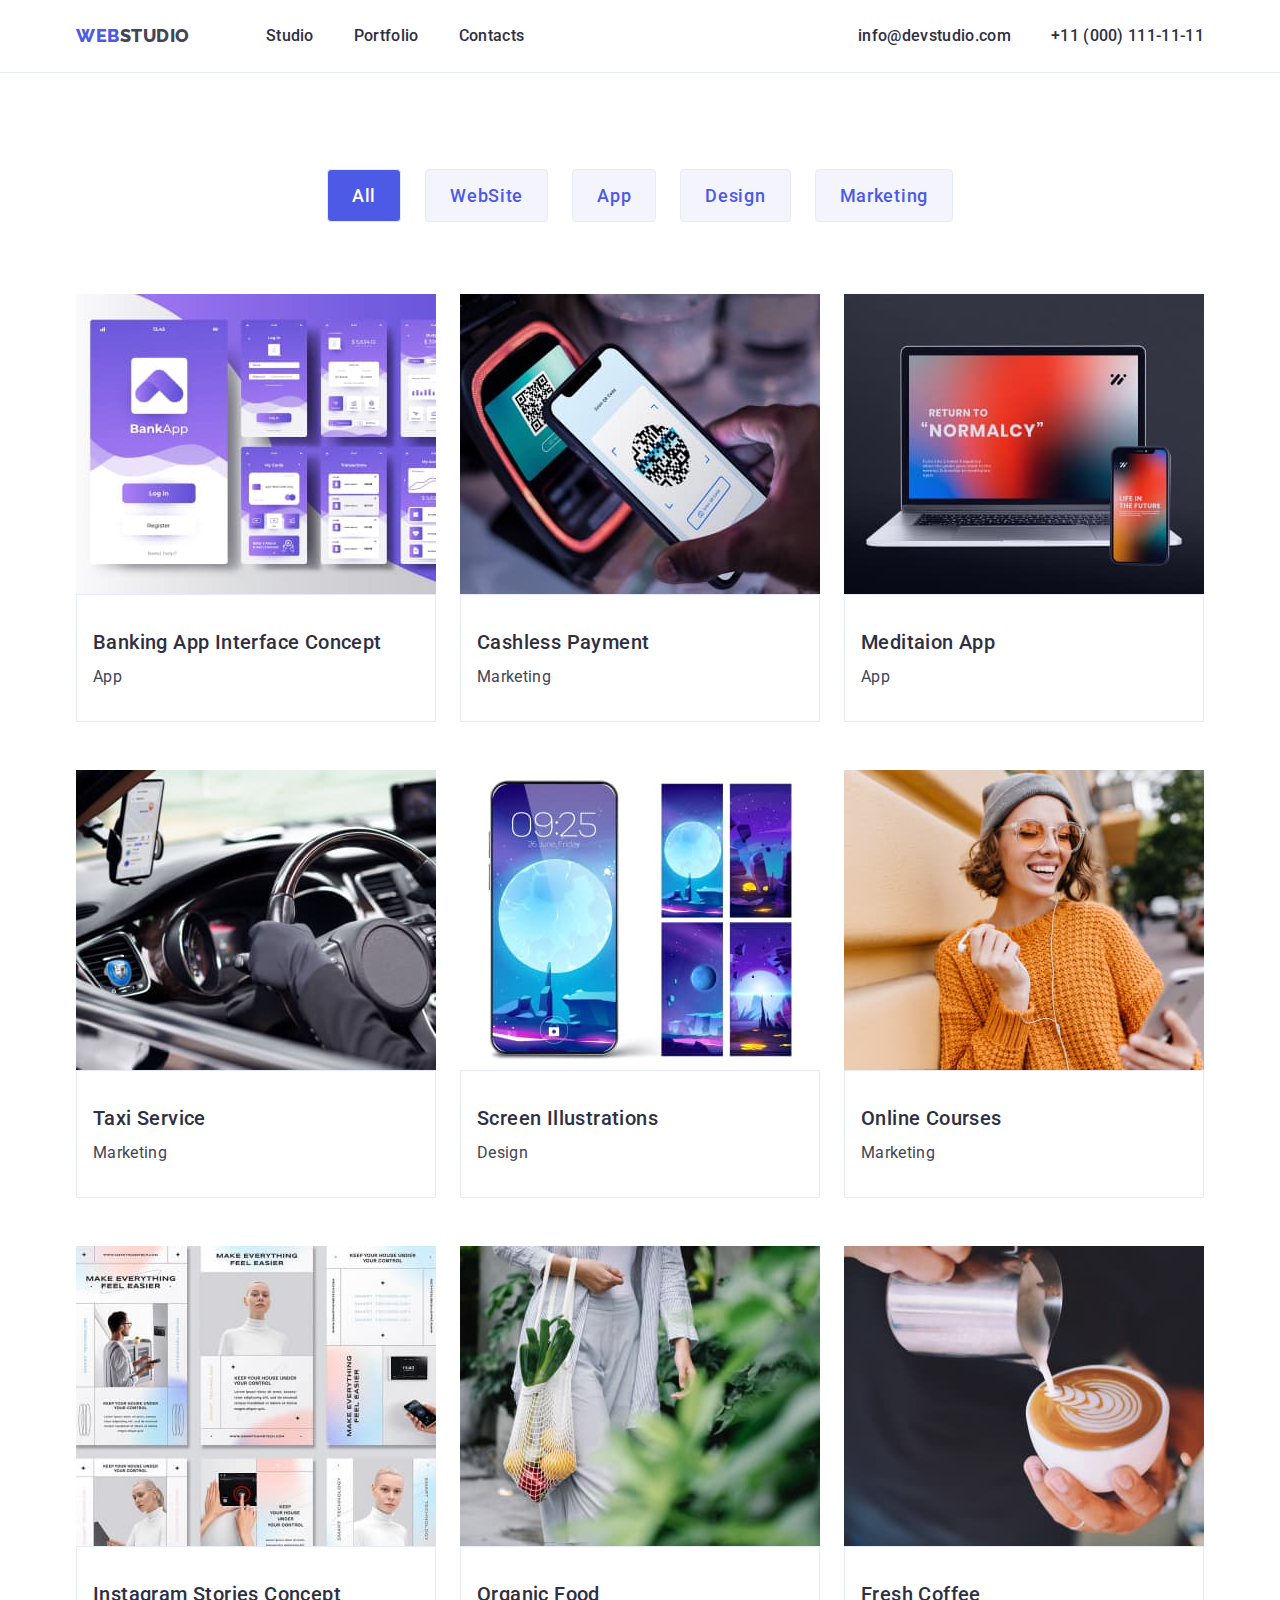
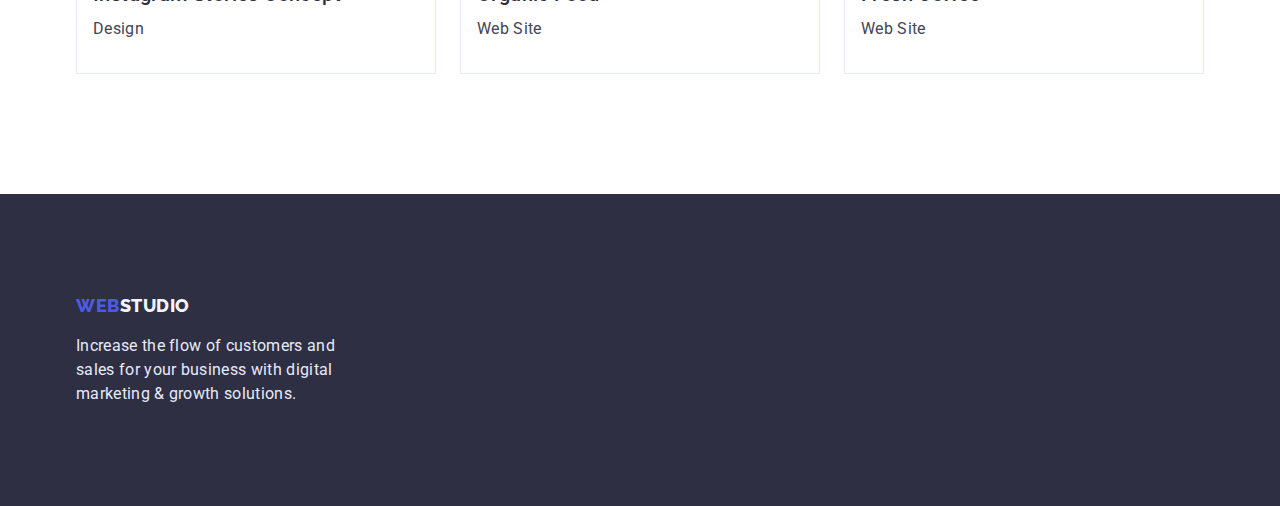
==== portfolio.html @ 0666688a "4-1" ====
<!DOCTYPE html>
<html lang="en">
<head>
    <meta charset="UTF-8">
    <meta http-equiv="X-UA-Compatible" content="IE=edge">
    <meta name="viewport" content="width=device-width, initial-scale=1.0">
    <link rel="preconnect" href="https://fonts.googleapis.com">
    <link rel="preconnect" href="https://fonts.gstatic.com" crossorigin>
    <link href="https://fonts.googleapis.com/css2?family=Montserrat:wght@400;500;600;700&family=Raleway:wght@800&family=Roboto:wght@400;500;700&display=swap" rel="stylesheet">
    <title> Portfolio </title>
    <link rel="stylesheet" href="https://cdnjs.cloudflare.com/ajax/libs/modern-normalize/1.0.0/modern-normalize.min.css">
    <link rel="stylesheet" href="./styles/styles.css">
</head>
<body>
    <header class= "header">
        <div class="container header-container">
        <nav class="header-navigation">
             <a href="./index.html" class="logo link">Web<span class="logo-S">Studio</span></a>
                <ul class="site-nav">
                <li class="site-nav-item"> <a href="./index.html" class="site-nav-list link">Studio</a></li>
                <li class="site-nav-item"> <a href="./portfolio.html" class="site-nav-list link">Portfolio</a></li>
                <li class="site-nav-item"> <a href="" class="site-nav-list link">Contacts</a></li>
            </ul>
        </nav>
        <address class="auth-nav">
        <ul class="auth-nav list">
            <li class="auth-nav-item"><a href="" class="auth-nav-link link">info@devstudio.com</a></li>
            <li class="auth-nav-item"><a href="" class="auth-nav-link link">+11 (000) 111-11-11</a></li>
        </ul>
        </address>  
        </div>
    </header>
<main>
    <section class="portfolio" >
        <div class="container">
        <h2 class="visually-hidden">Portfolio</h2>
        <ul class="portfolio-button-list list">
            <li class="portfolio-button-item">
                <button type="button" class="portfolio-button-all">All</button>
            </li>
            <li class="portfolio-button-item">
                <button type="button" class="portfolio-button">WebSite </button>
            </li>
            <li class="portfolio-button-item">
                <button type="button" class="portfolio-button">App </button>
            </li>
            <li class="portfolio-button-item">
                <button type="button" class="portfolio-button">Design </button>
            </li>
            <li class="portfolio-button-item">
                <button type="button" class="portfolio-button">Marketing </button>
            </li>
        </ul>
    
            <ul class="portfolio-card-list list">
                <li class="portfolio-card-item">
                  <a href="" class="portfolio-card-link link">
                    <img src="./images/banking.jpg" alt="banking">
                    <div class="portfolio-card-content">
                    <h3 class="portfolio-card-subtitle section-subtitle">Banking App Interface Concept</h3>
                      <p class="portfolio-card-text section-text">App</p>
                    </div>
                  </a>
                <li class="portfolio-card-item">
                    <a href="" class="portfolio-card-link link">
                    <img src="./images/cashless.jpg" alt="cashless">
                    <div class="portfolio-card-content">
                    <h3 class="portfolio-card-subtitle section-subtitle">Cashless Payment</h3>
                      <p class="portfolio-card-text section-text">Marketing</p>
                    </div>
                   </a>
                <li class="portfolio-card-item">
                        <a href="" class="portfolio-card-link link">
                        <img src="./images/meditaion.jpg" alt="meditaion">
                    <div class="portfolio-card-content">
                        <h3 class="portfolio-card-subtitle section-subtitle">Meditaion App</h3>
                         <p class="portfolio-card-text section-text">App</p>  
                    </div>
                        </a>
                <li class="portfolio-card-item">
                    <a href="" class="portfolio-card-link link">
                    <img src="./images/taxi.jpg" alt="taxi">
                <div class="portfolio-card-content">
                    <h3 class="portfolio-card-subtitle section-subtitle">Taxi Service</h3>
                     <p class="portfolio-card-text section-text">Marketing</p>
                </div>
                    </a>
                <li class="portfolio-card-item">
                    <a href="" class="portfolio-card-link link">
                    <img src="./images/screen.jpg" alt="screen">
                <div class="portfolio-card-content">
                    <h3 class="portfolio-card-subtitle section-subtitle">Screen Illustrations</h3>
                      <p class="portfolio-card-text section-text">Design</p>
                </div>  
                      </a>
                <li class="portfolio-card-item">
                    <a href="" class="portfolio-card-link link">
                    <img src="./images/online.jpg" alt="online">
                <div class="portfolio-card-content">
                    <h3 class="portfolio-card-subtitle section-subtitle">Online Courses</h3>
                        <p class="portfolio-card-text section-text">Marketing</p>
                </div> 
                     </a>
                <li class="portfolio-card-item">
                    <a href="" class="portfolio-card-link link">
                    <img src="./images/instagram.jpg" alt="instagram">
                <div class="portfolio-card-content">
                    <h3 class="portfolio-card-subtitle section-subtitle">Instagram Stories Concept</h3>
                        <p class="portfolio-card-text section-text">Design</p>
                </div> 
                     </a>
                <li class="portfolio-card-item">
                    <a href="" class="portfolio-card-link link">
                    <img src="./images/organic.jpg" alt="organic">
                 <div class="portfolio-card-content">
                    <h3 class="portfolio-card-subtitle section-subtitle">Organic Food</h3>
                        <p class="portfolio-card-text section-text">Web Site</p>
                </div> 
                     </a>
                <li class="portfolio-card-item">
                    <a href="" class="portfolio-card-link link">
                    <img src="./images/fresch.jpg" alt="fresch">
                <div class="portfolio-card-content">
                    <h3 class="portfolio-card-subtitle section-subtitle">Fresh Coffee</h3>
                        <p class="portfolio-card-text section-text">Web Site</p>
                </div>
                    </a>
        </ul>
    </div>
        </section>
</main>

<footer class="footer">
    <div class="container">
        <a href="./index.html" class="logo link">Web<span class="logo-SL">Studio</span></a>
        <p class="footer-text">Increase the flow of customers and sales for your business with digital 
            marketing & growth solutions.</p>
    </div>
    </footer>
</body>
</html>
---- styles/styles.css ----
:root {
    --primary-text-color: #434455;
    --title-text-color: #2E2F42;
    --accent-color: #4D5AE5;
    --subtitle-text-color: #2E2F42;
    --primary-white-color: #FFFFFF;
    --background-button: #f4f4fd;
    --rgba: linear-gradient(rgba(46, 47, 66, 0.7), rgba(46, 47, 66, 0.7));
  }
    p,
    h1,
    h2,
    h3,
    h4 {
      margin-top: 0;
      margin-bottom: 0;
    }
    
    a {
      text-decoration: none;
    }
    ul {
      list-style: none;
      margin-top: 0;
      margin-bottom: 0;
      padding-left: 0;
    }
    img {
      display: block;
      max-width: 100%;
      height: auto;
    }
    button {
      cursor: pointer;
    }  
.container {
      max-width: 1158px;
      margin: 0 auto;
      padding: 0 15px;
    }
body {
    font-family: 'Roboto', sans-serif;
    color: #434455;
    background-color: #FFFFFF;}
.subtitle {
    font-weight: 500;
    font-size: 20px;
    line-height: 1.2;
    margin-bottom: 8px;
    color: #2E2F42;
}

    
.list {
        list-style: none;
      }
      
.link {
        text-decoration: none;
      }

.visually-hidden {
    position: absolute;
    width: 1px;
    height: 1px;
    margin: -1px;
    border: 0;
    padding: 0;
    white-space: nowrap;
    clip-path: inset(100%);
    clip: rect(0 0 0 0);
    overflow: hidden;
}

.section-subtitle {
    font-weight: 500;
    font-size: 20px;
    line-height: 1.5em;
    letter-spacing: 0.02em;
    color: var(--subtitle-text-color);
    margin-bottom: 8px;
  }
  
.section-text {
    font-size: 16px;
    line-height: 1.5em;
    letter-spacing: 0.02em;
  }
  
.section-title {
    font-size: 36px;
    line-height: 1.1em;
    letter-spacing: 0.02em;
    text-align: center;
    margin-bottom: 72px;
    flex-wrap: wrap;
    align-content: stretch;
    flex-direction: row;
    color: var(--title-text-color);
  }


  

/*------Header-------*/
.header {
  padding-left: auto;
  padding-right: auto;
  border-bottom: 1px solid #E7E9FC;
}
.header-container{
  padding-top: 24px;
  padding-bottom: 24px;
  
}

.header-container,
.header-navigation,
.site-nav,
.auth-nav
 {
  display: flex;
 
}
.header-navigation {
margin-right: auto; 

}
.site-nav {
  gap: 40px;
}
.auth-nav {
  gap: 40px;

}

.logo {
    font-family: 'Raleway', sans-serif;
    font-weight: 800;
    font-size: 18px;
    line-height: 1.33em;
    letter-spacing: 0.03em;
    text-transform: uppercase;
    color: var(--accent-color);
    margin-right: 76px;
  
    }
.logo-S {
    color: var(--primary-text-color);
    }
.logo-SL {
  color: #F4F4FD;
}

.site-nav-list {
  font-weight: 500;
  font-size: 16px;
  line-height: 1.5em;
  letter-spacing: 0.02em;
  color: #2E2F42;
}

.site-nav-list:hover,
.site-nav-list:focus {
  color: #4D5AE5;
}

.auth-nav-link {
  font-weight: 500;
  font-size: 16px;
  line-height: 1.5em;
  letter-spacing: 0.02em;
  color: #2E2F42;
  font-style: normal;
}
.auth-nav-link:hover,
.auth-nav-link:focus {
  color: #4D5AE5;
}
/*--------Hero,Section -------*/
.hero {
  max-width: 1440px;
  margin: 0 auto;
  background-image:var(--rgba), url(../images/people-office.jpg);;
  background-color: #2E2F42;
  background-position: center;
  background-repeat: no-repeat;
}
.hero-section {
  padding-top: 188px;
  padding-bottom: 188px;
  text-align: center;
  }
.hero-title {
  max-width: 496px;
  margin: 0 auto;
  margin-bottom: 48px;
  font-size: 56px;
  line-height: 1.11em;
  letter-spacing: 0.02em;
  color: #FFFFFF;
}
    
.hero-button
{
  padding: 16px 32px;
  margin-left: auto;
  margin-right: auto;
  font-weight: 500;
  font-size: 16px;
  line-height: 1.5em;
  letter-spacing: 0.04em;
  color: var(--primary-white-color);
  background-color: var(--accent-color) ;

}
.hero-button:hover,
.hero-button:focus {
  color:#2E2F42;}
  
.directions{
    padding-top: 120px;
    padding-bottom: 120px;
  }

.directions-list-list {
  display: flex;
  /*----flex-wrap: wrap;---*/
  column-gap: 24px;
}
.directions-link {
    width: 100%;
    height: 100%;
    border-radius: 4px;
    display: flex;
    align-items: center;
    justify-content: center;
    background-color: var(--background-button);
    
  }


.directions-item {
    flex-basis: calc((100% - 3 * 24px) / 4);
    width: calc((100% - 24px) / 6);
    height: 112px;
    border-radius: 4px;
  }

  .directions-subtitle {
    margin-top: 8px;
    font-weight: 500;
    font-size: 20px;
    line-height: 1.2;
  }
  
  .directions-item-text {
    color: var(--second-color);
    line-height: 1.5;
    margin-top: 8px;
  }



.doing {
  padding-top: 0px;
  padding-bottom: 120px;}


.doing-list-list {
  display: flex;
  flex-wrap: wrap;
  column-gap: 24px;
}
.doing-item {
  flex-basis: calc((100% - 2 * 24px) / 3);
}
.team {
  background-color: #F4F4FD;
  padding-top: 120px;
  padding-bottom: 120px;
}


.team-list {
  display: flex;
  flex-wrap: wrap;
  gap: 24px;
  text-align: center;
}
.team-item {
  flex-basis: calc((100% - 3 * 24px) / 4);
}
.card-content {
    padding: 32px 8px;
    border: 1px solid var(--white-text-color);
    border-top: none;
    background-color: var(--white-text-color);
    box-shadow: 0px 1px 6px rgba(46, 47, 66, 0.08), 0px 1px 1px rgba(46, 47, 66, 0.16), 0px 2px 1px rgba(46, 47, 66, 0.08);
    border-radius: 0px 0px 4px 4px;
  }

  /*--------Portfolio-------*/
.portfolio {
  padding-top: 96px;
  padding-bottom: 120px;
}
.portfolio-button-all
{
    font-weight: 500;
    font-size: 16px;
    line-height: 1.5em;
    letter-spacing: 0.04em;
    color: var(--primary-white-color);
    background-color: var(--accent-color) ;
    border: 1px solid #E7E9FC;
    border-radius: 4px;
    padding: 12px 24px;

}
.portfolio-button
{
    font-weight: 500;
    font-size: 16px;
    line-height: 1.5em;
    letter-spacing: 0.04em;
    color: var(--subtitle-text-color) ;
    background-color:#F4F4FD;
    border: 1px solid #E7E9FC;
    border-radius: 4px;  
    padding: 12px 24px;

}
  
.portfolio-button-list {
  display: flex;
  justify-content: center;
  gap: 24px;
  margin-bottom: 72px;
}
.portfolio-button-all {
  font-size: 18px;
}
.portfolio-button {
  font-weight: 500;
  font-size: 18px;
  line-height: 1.5em;
  letter-spacing: 0.04em;
  color: var(--accent-color);
 
}
 .team-item-text{
  color: #434455;
 }
 .portfolio-card-text {
  color: #434455;
 }
 .portfolio-card-list {
  display: flex;
  flex-wrap: wrap;
  column-gap: 24px;
  row-gap: 48px;
  flex-basis: calc((100% - 2 * 24px) / 3);
 }
 .portfolio-card-subtitle {
  
  justify-content: center;
 }
 .portfolio-card-content {
  border: 1px solid #E7E9FC;
  padding-top: 32px;
  padding-bottom: 32px;
  padding-left: 16px;
}
.portfolio-card-content:hover {
  box-shadow: 0px 1px 6px rgba(46, 47, 66, 0.08), 0px 1px 1px rgba(46, 47, 66, 0.16), 0px 2px 1px rgba(46, 47, 66, 0.08);

}

 /*--------Footer-------*/
 .footer {
  background-color: #2E2F42;
  padding-top: 100px;
  padding-bottom: 100px;

 }
.footer-text {
  color: #E7E9FC;
  max-width: 264px;
  margin-top: 16px;
  line-height: 1.5em;
  letter-spacing: 0.02em;
}
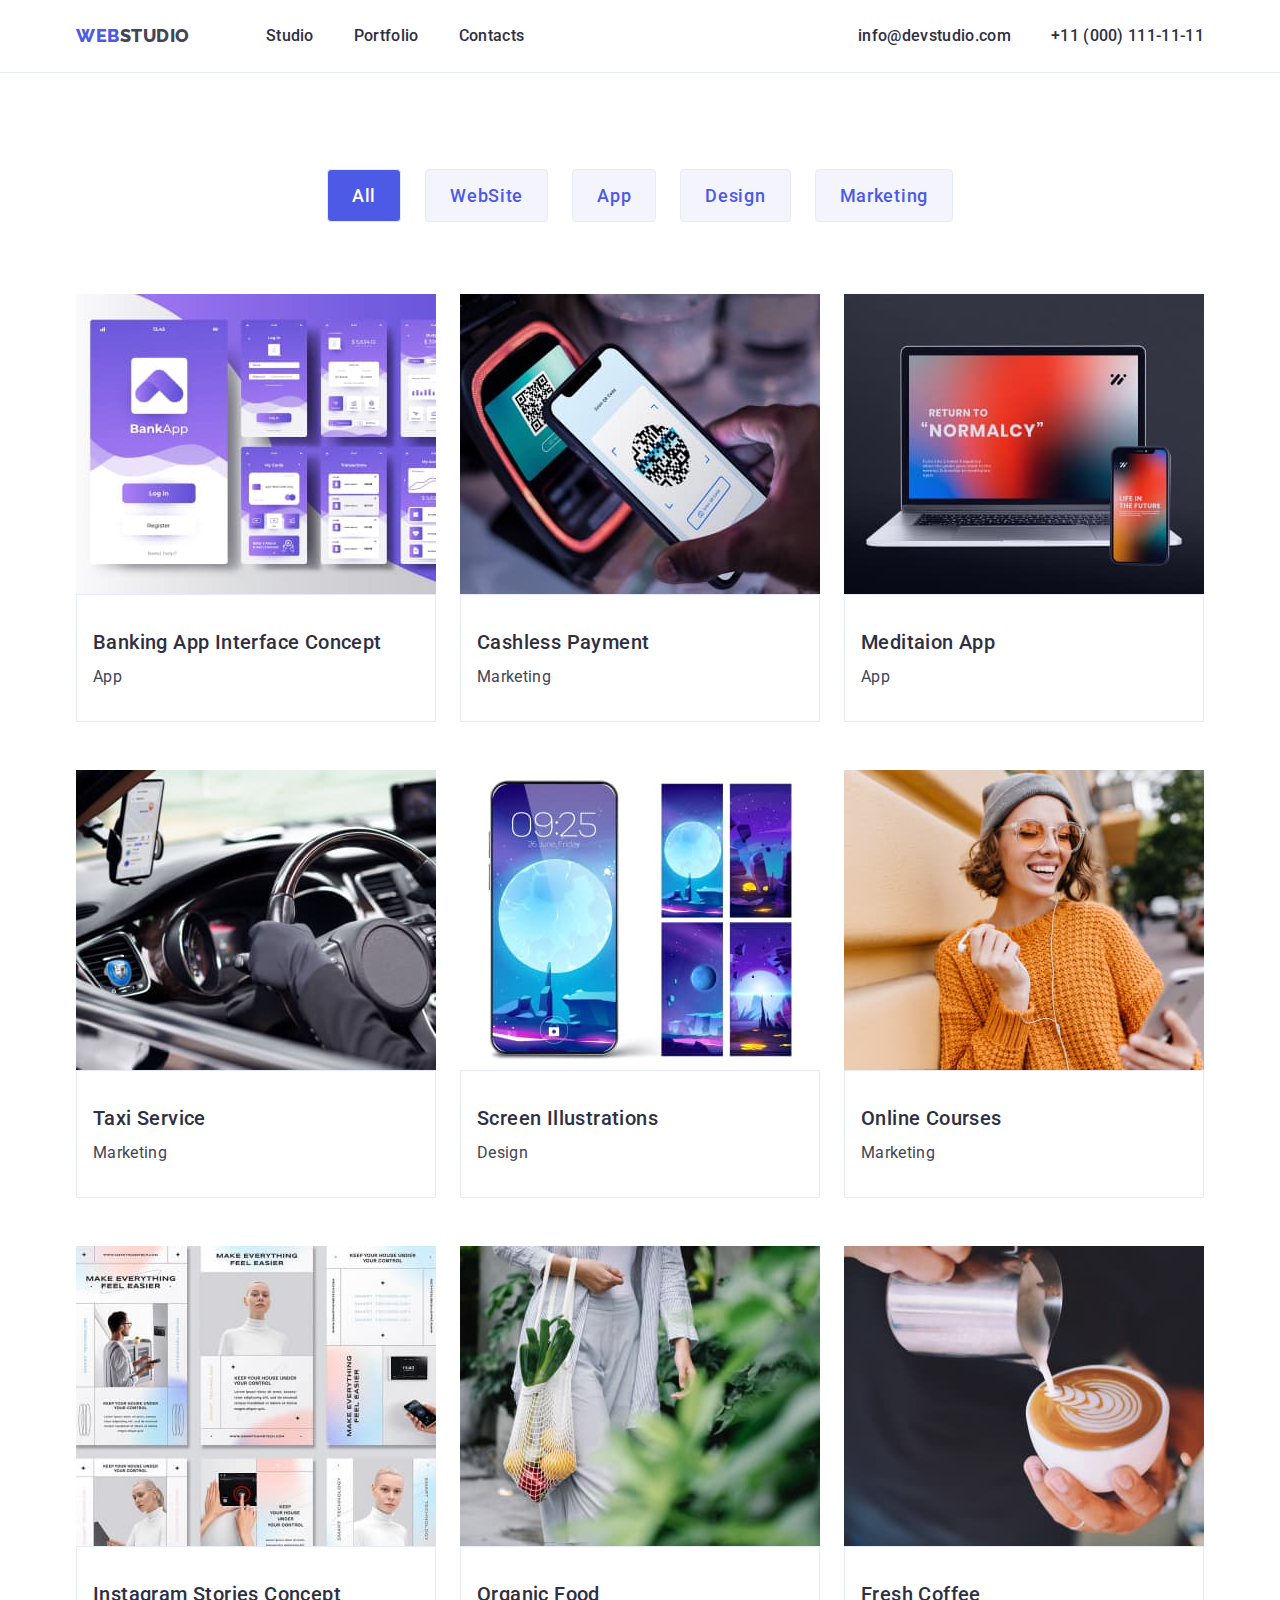
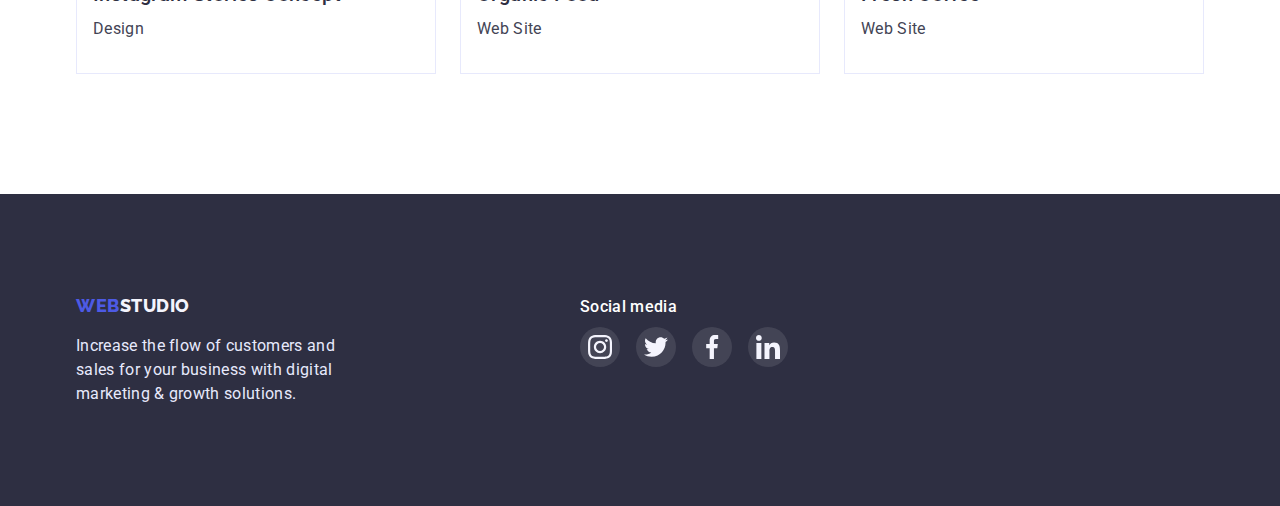
==== commit a57a5142: "4-2" ====
--- a/portfolio.html
+++ b/portfolio.html
@@ -1,141 +1,238 @@
 <!DOCTYPE html>
 <html lang="en">
-<head>
-    <meta charset="UTF-8">
-    <meta http-equiv="X-UA-Compatible" content="IE=edge">
-    <meta name="viewport" content="width=device-width, initial-scale=1.0">
-    <link rel="preconnect" href="https://fonts.googleapis.com">
-    <link rel="preconnect" href="https://fonts.gstatic.com" crossorigin>
-    <link href="https://fonts.googleapis.com/css2?family=Montserrat:wght@400;500;600;700&family=Raleway:wght@800&family=Roboto:wght@400;500;700&display=swap" rel="stylesheet">
-    <title> Portfolio </title>
-    <link rel="stylesheet" href="https://cdnjs.cloudflare.com/ajax/libs/modern-normalize/1.0.0/modern-normalize.min.css">
-    <link rel="stylesheet" href="./styles/styles.css">
-</head>
-<body>
-    <header class= "header">
-        <div class="container header-container">
+  <head>
+    <meta charset="UTF-8" />
+    <meta http-equiv="X-UA-Compatible" content="IE=edge" />
+    <meta name="viewport" content="width=device-width, initial-scale=1.0" />
+    <link rel="preconnect" href="https://fonts.googleapis.com" />
+    <link rel="preconnect" href="https://fonts.gstatic.com" crossorigin />
+    <link
+      href="https://fonts.googleapis.com/css2?family=Montserrat:wght@400;500;600;700&family=Raleway:wght@800&family=Roboto:wght@400;500;700&display=swap"
+      rel="stylesheet"
+    />
+    <title>Portfolio</title>
+    <link
+      rel="stylesheet"
+      href="https://cdnjs.cloudflare.com/ajax/libs/modern-normalize/1.0.0/modern-normalize.min.css"
+    />
+    <link rel="stylesheet" href="./styles/styles.css" />
+  </head>
+  <body>
+    <header class="header">
+      <div class="container header-container">
         <nav class="header-navigation">
-             <a href="./index.html" class="logo link">Web<span class="logo-S">Studio</span></a>
-                <ul class="site-nav">
-                <li class="site-nav-item"> <a href="./index.html" class="site-nav-list link">Studio</a></li>
-                <li class="site-nav-item"> <a href="./portfolio.html" class="site-nav-list link">Portfolio</a></li>
-                <li class="site-nav-item"> <a href="" class="site-nav-list link">Contacts</a></li>
-            </ul>
+          <a href="./index.html" class="logo link"
+            >Web<span class="logo-S">Studio</span></a
+          >
+          <ul class="site-nav">
+            <li class="site-nav-item">
+              <a href="./index.html" class="site-nav-list link">Studio</a>
+            </li>
+            <li class="site-nav-item">
+              <a href="./portfolio.html" class="site-nav-list link"
+                >Portfolio</a
+              >
+            </li>
+            <li class="site-nav-item">
+              <a href="" class="site-nav-list link">Contacts</a>
+            </li>
+          </ul>
         </nav>
         <address class="auth-nav">
-        <ul class="auth-nav list">
-            <li class="auth-nav-item"><a href="" class="auth-nav-link link">info@devstudio.com</a></li>
-            <li class="auth-nav-item"><a href="" class="auth-nav-link link">+11 (000) 111-11-11</a></li>
-        </ul>
-        </address>  
+          <ul class="auth-nav list">
+            <li class="auth-nav-item">
+              <a href="" class="auth-nav-link link">info@devstudio.com</a>
+            </li>
+            <li class="auth-nav-item">
+              <a href="" class="auth-nav-link link">+11 (000) 111-11-11</a>
+            </li>
+          </ul>
+        </address>
+      </div>
+    </header>
+    <main>
+      <section class="portfolio">
+        <div class="container">
+          <h2 class="visually-hidden">Portfolio</h2>
+          <ul class="portfolio-button-list list">
+            <li class="portfolio-button-item">
+              <button type="button" class="portfolio-button-all">All</button>
+            </li>
+            <li class="portfolio-button-item">
+              <button type="button" class="portfolio-button">WebSite</button>
+            </li>
+            <li class="portfolio-button-item">
+              <button type="button" class="portfolio-button">App</button>
+            </li>
+            <li class="portfolio-button-item">
+              <button type="button" class="portfolio-button">Design</button>
+            </li>
+            <li class="portfolio-button-item">
+              <button type="button" class="portfolio-button">Marketing</button>
+            </li>
+          </ul>
+
+          <ul class="portfolio-card-list list">
+            <li class="portfolio-card-item">
+              <a href="" class="portfolio-card-link link">
+                <img src="./images/banking.jpg" alt="banking" />
+                <div class="portfolio-card-content">
+                  <h3 class="portfolio-card-subtitle section-subtitle">
+                    Banking App Interface Concept
+                  </h3>
+                  <p class="portfolio-card-text section-text">App</p>
+                </div>
+              </a>
+            </li>
+
+            <li class="portfolio-card-item">
+              <a href="" class="portfolio-card-link link">
+                <img src="./images/cashless.jpg" alt="cashless" />
+                <div class="portfolio-card-content">
+                  <h3 class="portfolio-card-subtitle section-subtitle">
+                    Cashless Payment
+                  </h3>
+                  <p class="portfolio-card-text section-text">Marketing</p>
+                </div>
+              </a>
+            </li>
+
+            <li class="portfolio-card-item">
+              <a href="" class="portfolio-card-link link">
+                <img src="./images/meditaion.jpg" alt="meditaion" />
+                <div class="portfolio-card-content">
+                  <h3 class="portfolio-card-subtitle section-subtitle">
+                    Meditaion App
+                  </h3>
+                  <p class="portfolio-card-text section-text">App</p>
+                </div>
+              </a>
+            </li>
+
+            <li class="portfolio-card-item">
+              <a href="" class="portfolio-card-link link">
+                <img src="./images/taxi.jpg" alt="taxi" />
+                <div class="portfolio-card-content">
+                  <h3 class="portfolio-card-subtitle section-subtitle">
+                    Taxi Service
+                  </h3>
+                  <p class="portfolio-card-text section-text">Marketing</p>
+                </div>
+              </a>
+            </li>
+
+            <li class="portfolio-card-item">
+              <a href="" class="portfolio-card-link link">
+                <img src="./images/screen.jpg" alt="screen" />
+                <div class="portfolio-card-content">
+                  <h3 class="portfolio-card-subtitle section-subtitle">
+                    Screen Illustrations
+                  </h3>
+                  <p class="portfolio-card-text section-text">Design</p>
+                </div>
+              </a>
+            </li>
+
+            <li class="portfolio-card-item">
+              <a href="" class="portfolio-card-link link">
+                <img src="./images/online.jpg" alt="online" />
+                <div class="portfolio-card-content">
+                  <h3 class="portfolio-card-subtitle section-subtitle">
+                    Online Courses
+                  </h3>
+                  <p class="portfolio-card-text section-text">Marketing</p>
+                </div>
+              </a>
+            </li>
+
+            <li class="portfolio-card-item">
+              <a href="" class="portfolio-card-link link">
+                <img src="./images/instagram.jpg" alt="instagram" />
+                <div class="portfolio-card-content">
+                  <h3 class="portfolio-card-subtitle section-subtitle">
+                    Instagram Stories Concept
+                  </h3>
+                  <p class="portfolio-card-text section-text">Design</p>
+                </div>
+              </a>
+            </li>
+
+            <li class="portfolio-card-item">
+              <a href="" class="portfolio-card-link link">
+                <img src="./images/organic.jpg" alt="organic" />
+                <div class="portfolio-card-content">
+                  <h3 class="portfolio-card-subtitle section-subtitle">
+                    Organic Food
+                  </h3>
+                  <p class="portfolio-card-text section-text">Web Site</p>
+                </div>
+              </a>
+            </li>
+
+            <li class="portfolio-card-item">
+              <a href="" class="portfolio-card-link link">
+                <img src="./images/fresch.jpg" alt="fresch" />
+                <div class="portfolio-card-content">
+                  <h3 class="portfolio-card-subtitle section-subtitle">
+                    Fresh Coffee
+                  </h3>
+                  <p class="portfolio-card-text section-text">Web Site</p>
+                </div>
+              </a>
+            </li>
+          </ul>
         </div>
-    </header>
-<main>
-    <section class="portfolio" >
-        <div class="container">
-        <h2 class="visually-hidden">Portfolio</h2>
-        <ul class="portfolio-button-list list">
-            <li class="portfolio-button-item">
-                <button type="button" class="portfolio-button-all">All</button>
-            </li>
-            <li class="portfolio-button-item">
-                <button type="button" class="portfolio-button">WebSite </button>
-            </li>
-            <li class="portfolio-button-item">
-                <button type="button" class="portfolio-button">App </button>
-            </li>
-            <li class="portfolio-button-item">
-                <button type="button" class="portfolio-button">Design </button>
-            </li>
-            <li class="portfolio-button-item">
-                <button type="button" class="portfolio-button">Marketing </button>
-            </li>
-        </ul>
-    
-            <ul class="portfolio-card-list list">
-                <li class="portfolio-card-item">
-                  <a href="" class="portfolio-card-link link">
-                    <img src="./images/banking.jpg" alt="banking">
-                    <div class="portfolio-card-content">
-                    <h3 class="portfolio-card-subtitle section-subtitle">Banking App Interface Concept</h3>
-                      <p class="portfolio-card-text section-text">App</p>
-                    </div>
-                  </a>
-                <li class="portfolio-card-item">
-                    <a href="" class="portfolio-card-link link">
-                    <img src="./images/cashless.jpg" alt="cashless">
-                    <div class="portfolio-card-content">
-                    <h3 class="portfolio-card-subtitle section-subtitle">Cashless Payment</h3>
-                      <p class="portfolio-card-text section-text">Marketing</p>
-                    </div>
-                   </a>
-                <li class="portfolio-card-item">
-                        <a href="" class="portfolio-card-link link">
-                        <img src="./images/meditaion.jpg" alt="meditaion">
-                    <div class="portfolio-card-content">
-                        <h3 class="portfolio-card-subtitle section-subtitle">Meditaion App</h3>
-                         <p class="portfolio-card-text section-text">App</p>  
-                    </div>
-                        </a>
-                <li class="portfolio-card-item">
-                    <a href="" class="portfolio-card-link link">
-                    <img src="./images/taxi.jpg" alt="taxi">
-                <div class="portfolio-card-content">
-                    <h3 class="portfolio-card-subtitle section-subtitle">Taxi Service</h3>
-                     <p class="portfolio-card-text section-text">Marketing</p>
-                </div>
-                    </a>
-                <li class="portfolio-card-item">
-                    <a href="" class="portfolio-card-link link">
-                    <img src="./images/screen.jpg" alt="screen">
-                <div class="portfolio-card-content">
-                    <h3 class="portfolio-card-subtitle section-subtitle">Screen Illustrations</h3>
-                      <p class="portfolio-card-text section-text">Design</p>
-                </div>  
-                      </a>
-                <li class="portfolio-card-item">
-                    <a href="" class="portfolio-card-link link">
-                    <img src="./images/online.jpg" alt="online">
-                <div class="portfolio-card-content">
-                    <h3 class="portfolio-card-subtitle section-subtitle">Online Courses</h3>
-                        <p class="portfolio-card-text section-text">Marketing</p>
-                </div> 
-                     </a>
-                <li class="portfolio-card-item">
-                    <a href="" class="portfolio-card-link link">
-                    <img src="./images/instagram.jpg" alt="instagram">
-                <div class="portfolio-card-content">
-                    <h3 class="portfolio-card-subtitle section-subtitle">Instagram Stories Concept</h3>
-                        <p class="portfolio-card-text section-text">Design</p>
-                </div> 
-                     </a>
-                <li class="portfolio-card-item">
-                    <a href="" class="portfolio-card-link link">
-                    <img src="./images/organic.jpg" alt="organic">
-                 <div class="portfolio-card-content">
-                    <h3 class="portfolio-card-subtitle section-subtitle">Organic Food</h3>
-                        <p class="portfolio-card-text section-text">Web Site</p>
-                </div> 
-                     </a>
-                <li class="portfolio-card-item">
-                    <a href="" class="portfolio-card-link link">
-                    <img src="./images/fresch.jpg" alt="fresch">
-                <div class="portfolio-card-content">
-                    <h3 class="portfolio-card-subtitle section-subtitle">Fresh Coffee</h3>
-                        <p class="portfolio-card-text section-text">Web Site</p>
-                </div>
-                    </a>
-        </ul>
-    </div>
-        </section>
-</main>
-
-<footer class="footer">
-    <div class="container">
-        <a href="./index.html" class="logo link">Web<span class="logo-SL">Studio</span></a>
-        <p class="footer-text">Increase the flow of customers and sales for your business with digital 
-            marketing & growth solutions.</p>
-    </div>
+      </section>
+    </main>
+
+    <footer class="footer">
+      <div class="container footer-column">
+        <div class="footer-container1">
+          <a href="./index.html" class="logo link"
+            >Web<span class="logo-SL">Studio</span></a
+          >
+          <p class="footer-text">
+            Increase the flow of customers and sales for your business with
+            digital marketing & growth solutions.
+          </p>
+        </div>
+        <div class="footer-container2">
+          <div class="footer-social">
+            <p class="footer-social-media">Social media</p>
+            <ul class="footer-team-soc-list list">
+              <li class="footer-team-soc-item">
+                <a href="" class="footer-team-soc-link link">
+                  <svg class="footer-team-soc-icon" width="24" height="24">
+                    <use href="./images/sprite.svg#icon-instagram"></use>
+                  </svg>
+                </a>
+              </li>
+
+              <li class="footer-team-soc-item">
+                <a href="" class="footer-team-soc-link link">
+                  <svg class="footer-team-soc-icon" width="24" height="24">
+                    <use href="./images/sprite.svg#icon-twitter"></use>
+                  </svg>
+                </a>
+              </li>
+              <li class="footer-team-soc-item">
+                <a href="" class="footer-team-soc-link link">
+                  <svg class="footer-team-soc-icon" width="24" height="24">
+                    <use href="./images/sprite.svg#icon-facebook"></use>
+                  </svg>
+                </a>
+              </li>
+              <li class="footer-team-soc-item">
+                <a href="" class="footer-team-soc-link link">
+                  <svg class="footer-team-soc-icon" width="24" height="24">
+                    <use href="./images/sprite.svg#icon-linkedin"></use>
+                  </svg>
+                </a>
+              </li>
+            </ul>
+          </div>
+        </div>
+      </div>
     </footer>
-</body>
-</html>+  </body>
+</html>
--- a/styles/styles.css
+++ b/styles/styles.css
@@ -1,155 +1,148 @@
 :root {
-    --primary-text-color: #434455;
-    --title-text-color: #2E2F42;
-    --accent-color: #4D5AE5;
-    --subtitle-text-color: #2E2F42;
-    --primary-white-color: #FFFFFF;
-    --background-button: #f4f4fd;
-    --rgba: linear-gradient(rgba(46, 47, 66, 0.7), rgba(46, 47, 66, 0.7));
-  }
-    p,
-    h1,
-    h2,
-    h3,
-    h4 {
-      margin-top: 0;
-      margin-bottom: 0;
-    }
-    
-    a {
-      text-decoration: none;
-    }
-    ul {
-      list-style: none;
-      margin-top: 0;
-      margin-bottom: 0;
-      padding-left: 0;
-    }
-    img {
-      display: block;
-      max-width: 100%;
-      height: auto;
-    }
-    button {
-      cursor: pointer;
-    }  
+  --primary-text-color: #434455;
+  --title-text-color: #2e2f42;
+  --accent-color: #4d5ae5;
+  --subtitle-text-color: #2e2f42;
+  --primary-white-color: #ffffff;
+  --background-button: #f4f4fd;
+  --rgba: linear-gradient(rgba(46, 47, 66, 0.7), rgba(46, 47, 66, 0.7));
+  --cubic: cubic-bezier(0.4, 0, 0.2, 1);
+  --hover-button-color: #404bbf;
+}
+p,
+h1,
+h2,
+h3,
+h4 {
+  margin-top: 0;
+  margin-bottom: 0;
+}
+
+a {
+  text-decoration: none;
+}
+ul {
+  list-style: none;
+  margin-top: 0;
+  margin-bottom: 0;
+  padding-left: 0;
+}
+img {
+  display: block;
+  max-width: 100%;
+  height: auto;
+}
+button {
+  cursor: pointer;
+}
 .container {
-      max-width: 1158px;
-      margin: 0 auto;
-      padding: 0 15px;
-    }
+  max-width: 1158px;
+  margin: 0 auto;
+  padding: 0 15px;
+}
 body {
-    font-family: 'Roboto', sans-serif;
-    color: #434455;
-    background-color: #FFFFFF;}
+  font-family: "Roboto", sans-serif;
+  color: #434455;
+  background-color: #ffffff;
+}
 .subtitle {
-    font-weight: 500;
-    font-size: 20px;
-    line-height: 1.2;
-    margin-bottom: 8px;
-    color: #2E2F42;
-}
-
-    
+  font-weight: 500;
+  font-size: 20px;
+  line-height: 1.2;
+  margin-bottom: 8px;
+  color: #2e2f42;
+}
+
 .list {
-        list-style: none;
-      }
-      
+  list-style: none;
+}
+
 .link {
-        text-decoration: none;
-      }
+  text-decoration: none;
+}
 
 .visually-hidden {
-    position: absolute;
-    width: 1px;
-    height: 1px;
-    margin: -1px;
-    border: 0;
-    padding: 0;
-    white-space: nowrap;
-    clip-path: inset(100%);
-    clip: rect(0 0 0 0);
-    overflow: hidden;
+  position: absolute;
+  width: 1px;
+  height: 1px;
+  margin: -1px;
+  border: 0;
+  padding: 0;
+  white-space: nowrap;
+  clip-path: inset(100%);
+  clip: rect(0 0 0 0);
+  overflow: hidden;
 }
 
 .section-subtitle {
-    font-weight: 500;
-    font-size: 20px;
-    line-height: 1.5em;
-    letter-spacing: 0.02em;
-    color: var(--subtitle-text-color);
-    margin-bottom: 8px;
-  }
-  
+  font-weight: 500;
+  font-size: 20px;
+  line-height: 1.5em;
+  letter-spacing: 0.02em;
+  color: var(--subtitle-text-color);
+  margin-bottom: 8px;
+}
+
 .section-text {
-    font-size: 16px;
-    line-height: 1.5em;
-    letter-spacing: 0.02em;
-  }
-  
+  font-size: 16px;
+  line-height: 1.5em;
+  letter-spacing: 0.02em;
+}
+
 .section-title {
-    font-size: 36px;
-    line-height: 1.1em;
-    letter-spacing: 0.02em;
-    text-align: center;
-    margin-bottom: 72px;
-    flex-wrap: wrap;
-    align-content: stretch;
-    flex-direction: row;
-    color: var(--title-text-color);
-  }
-
-
-  
+  font-size: 36px;
+  line-height: 1.1em;
+  letter-spacing: 0.02em;
+  text-align: center;
+  margin-bottom: 72px;
+  flex-wrap: wrap;
+  align-content: stretch;
+  flex-direction: row;
+  color: var(--title-text-color);
+}
 
 /*------Header-------*/
 .header {
   padding-left: auto;
   padding-right: auto;
-  border-bottom: 1px solid #E7E9FC;
-}
-.header-container{
+  border-bottom: 1px solid #e7e9fc;
+}
+.header-container {
   padding-top: 24px;
   padding-bottom: 24px;
-  
 }
 
 .header-container,
 .header-navigation,
 .site-nav,
-.auth-nav
- {
-  display: flex;
- 
+.auth-nav {
+  display: flex;
 }
 .header-navigation {
-margin-right: auto; 
-
+  margin-right: auto;
 }
 .site-nav {
   gap: 40px;
 }
 .auth-nav {
   gap: 40px;
-
 }
 
 .logo {
-    font-family: 'Raleway', sans-serif;
-    font-weight: 800;
-    font-size: 18px;
-    line-height: 1.33em;
-    letter-spacing: 0.03em;
-    text-transform: uppercase;
-    color: var(--accent-color);
-    margin-right: 76px;
-  
-    }
+  font-family: "Raleway", sans-serif;
+  font-weight: 800;
+  font-size: 18px;
+  line-height: 1.33em;
+  letter-spacing: 0.03em;
+  text-transform: uppercase;
+  color: var(--accent-color);
+  margin-right: 76px;
+}
 .logo-S {
-    color: var(--primary-text-color);
-    }
+  color: var(--primary-text-color);
+}
 .logo-SL {
-  color: #F4F4FD;
+  color: #f4f4fd;
 }
 
 .site-nav-list {
@@ -157,12 +150,12 @@
   font-size: 16px;
   line-height: 1.5em;
   letter-spacing: 0.02em;
-  color: #2E2F42;
+  color: #2e2f42;
 }
 
 .site-nav-list:hover,
 .site-nav-list:focus {
-  color: #4D5AE5;
+  color: #4d5ae5;
 }
 
 .auth-nav-link {
@@ -170,19 +163,19 @@
   font-size: 16px;
   line-height: 1.5em;
   letter-spacing: 0.02em;
-  color: #2E2F42;
+  color: #2e2f42;
   font-style: normal;
 }
 .auth-nav-link:hover,
 .auth-nav-link:focus {
-  color: #4D5AE5;
+  color: #4d5ae5;
 }
 /*--------Hero,Section -------*/
 .hero {
   max-width: 1440px;
   margin: 0 auto;
-  background-image:var(--rgba), url(../images/people-office.jpg);;
-  background-color: #2E2F42;
+  background-image: var(--rgba), url(../images/people-office.jpg);
+  background-color: #2e2f42;
   background-position: center;
   background-repeat: no-repeat;
 }
@@ -190,7 +183,7 @@
   padding-top: 188px;
   padding-bottom: 188px;
   text-align: center;
-  }
+}
 .hero-title {
   max-width: 496px;
   margin: 0 auto;
@@ -198,74 +191,78 @@
   font-size: 56px;
   line-height: 1.11em;
   letter-spacing: 0.02em;
-  color: #FFFFFF;
-}
-    
-.hero-button
-{
+  color: #ffffff;
+}
+
+.hero-button {
+  font-family: "Roboto", sans-serif;
+  line-height: 1.5;
+  font-size: 16px;
   padding: 16px 32px;
+  background: var(--accent-color);
+  color: var(--primary-white-color);
+  margin-top: 48px;
   margin-left: auto;
   margin-right: auto;
-  font-weight: 500;
-  font-size: 16px;
-  line-height: 1.5em;
-  letter-spacing: 0.04em;
-  color: var(--primary-white-color);
-  background-color: var(--accent-color) ;
-
+  border-radius: 4px;
+  display: flex;
+  border-color: var(--accent-color);
+  transition: color 250ms var(--cubic), background-color 250ms var(--cubic);
 }
 .hero-button:hover,
 .hero-button:focus {
-  color:#2E2F42;}
-  
-.directions{
-    padding-top: 120px;
-    padding-bottom: 120px;
-  }
+  background-color: var(--hover-button-color);
+  box-shadow: 0px 3px 1px rgba(0, 0, 0, 0.1), 0px 2px 1px rgba(0, 0, 0, 0.08),
+    0px 2px 2px rgba(0, 0, 0, 0.12);
+}
+/*--.hero-button:hover,
+.hero-button:focus {
+  color: #2e2f42;
+}
+--*/
+.directions {
+  padding-top: 120px;
+  padding-bottom: 120px;
+}
 
 .directions-list-list {
   display: flex;
-  /*----flex-wrap: wrap;---*/
   column-gap: 24px;
 }
 .directions-link {
-    width: 100%;
-    height: 100%;
-    border-radius: 4px;
-    display: flex;
-    align-items: center;
-    justify-content: center;
-    background-color: var(--background-button);
-    
-  }
-
+  width: 100%;
+  height: 100%;
+  border-radius: 4px;
+  display: flex;
+  align-items: center;
+  justify-content: center;
+  background-color: var(--background-button);
+}
 
 .directions-item {
-    flex-basis: calc((100% - 3 * 24px) / 4);
-    width: calc((100% - 24px) / 6);
-    height: 112px;
-    border-radius: 4px;
-  }
-
-  .directions-subtitle {
-    margin-top: 8px;
-    font-weight: 500;
-    font-size: 20px;
-    line-height: 1.2;
-  }
-  
-  .directions-item-text {
-    color: var(--second-color);
-    line-height: 1.5;
-    margin-top: 8px;
-  }
-
-
+  flex-basis: calc((100% - 3 * 24px) / 4);
+  width: calc((100% - 24px) / 6);
+  height: 112px;
+  border-radius: 4px;
+}
+
+.directions-subtitle {
+  margin-top: 8px;
+  font-weight: 500;
+  font-size: 20px;
+  line-height: 1.2;
+}
+
+.directions-item-text {
+  color: var(--second-color);
+  line-height: 1.5;
+  margin-top: 8px;
+}
 
 .doing {
-  padding-top: 0px;
-  padding-bottom: 120px;}
-
+  padding-top: 120px;
+  padding-bottom: 120px;
+}
 
 .doing-list-list {
   display: flex;
@@ -276,62 +273,154 @@
   flex-basis: calc((100% - 2 * 24px) / 3);
 }
 .team {
-  background-color: #F4F4FD;
+  background-color: #f4f4fd;
   padding-top: 120px;
   padding-bottom: 120px;
 }
-
-
+.team-text {
+  text-align: center;
+  font-size: 16px;
+  line-height: 1.5;
+  color: #434455;
+  margin-top: 8px;
+}
+
+.team-title {
+  font-size: 36px;
+  line-height: 1.11;
+  text-align: center;
+  text-transform: capitalize;
+  margin-bottom: 72px;
+}
+.team-subtitle {
+  font-weight: 500;
+  font-size: 20px;
+  line-height: 1.2;
+  text-align: center;
+}
+.card-content {
+  padding-top: 32px;
+  padding-bottom: 32px;
+  background-color: var(--primary-white-color);
+  border-radius: 0px 0px 4px 4px;
+  padding: 32px 8px;
+  border-top: none;
+}
 .team-list {
   display: flex;
-  flex-wrap: wrap;
+  justify-content: center;
   gap: 24px;
+}
+
+.main-team-item {
+  width: calc((100% - 96px) / 4);
+  background: #ffffff;
+  box-shadow: 0px 1px 6px rgba(46, 47, 66, 0.08),
+    0px 1px 1px rgba(46, 47, 66, 0.16), 0px 2px 1px rgba(46, 47, 66, 0.08);
+}
+.team-item:is(:hover, :focus) {
+  box-shadow: 0px 1px 6px rgba(46, 47, 66, 0.08),
+    0px 1px 1px rgba(46, 47, 66, 0.16), 0px 2px 1px rgba(46, 47, 66, 0.08);
+}
+.team-soc-list {
+  display: flex;
+  justify-content: center;
+  gap: 24px;
+  margin-top: 8px;
+}
+.team-soc-item {
+}
+.team-soc-link {
+  width: 40px;
+  height: 40px;
+  background-color: #4d5ae5;
+  border-radius: 50%;
+  display: flex;
+  align-items: center;
+  justify-content: center;
+  border-radius: 50%;
+  transition: color 250ms var(--cubic), background-color 250ms var(--cubic);
+}
+
+.team-soc-icon {
+  fill: #f4f4fd;
+}
+.team-soc-link:is(:hover, :focus) {
+  background-color: #404bbf;
+}
+.customers {
+  padding-top: 130px;
+  padding-bottom: 120px;
+}
+
+.customers-title {
+  font-size: 36px;
+  line-height: 40px;
   text-align: center;
-}
-.team-item {
-  flex-basis: calc((100% - 3 * 24px) / 4);
-}
-.card-content {
-    padding: 32px 8px;
-    border: 1px solid var(--white-text-color);
-    border-top: none;
-    background-color: var(--white-text-color);
-    box-shadow: 0px 1px 6px rgba(46, 47, 66, 0.08), 0px 1px 1px rgba(46, 47, 66, 0.16), 0px 2px 1px rgba(46, 47, 66, 0.08);
-    border-radius: 0px 0px 4px 4px;
-  }
-
-  /*--------Portfolio-------*/
+  letter-spacing: 0.02em;
+  text-transform: capitalize;
+}
+
+.customers-list {
+  display: flex;
+  gap: 24px;
+  margin-top: 72px;
+}
+
+.customers-item {
+  width: calc((100% - 24px) / 6);
+  height: 88px;
+}
+
+.customers-link {
+  width: 100%;
+  height: 100%;
+  border: 1px solid #8e8f99;
+  border-radius: 4px;
+  display: flex;
+  align-items: center;
+  justify-content: center;
+  color: #8e8f99;
+  transition: color 250ms var(--cubic), background-color 250ms var(--cubic);
+}
+
+.customers-icon {
+  fill: currentColor;
+}
+
+.customers-link:is(:hover, :focus) {
+  border-color: var(--hover-button-color);
+  color: var(--hover-button-color);
+}
+
+/*--------Portfolio-------*/
 .portfolio {
   padding-top: 96px;
   padding-bottom: 120px;
 }
-.portfolio-button-all
-{
-    font-weight: 500;
-    font-size: 16px;
-    line-height: 1.5em;
-    letter-spacing: 0.04em;
-    color: var(--primary-white-color);
-    background-color: var(--accent-color) ;
-    border: 1px solid #E7E9FC;
-    border-radius: 4px;
-    padding: 12px 24px;
-
-}
-.portfolio-button
-{
-    font-weight: 500;
-    font-size: 16px;
-    line-height: 1.5em;
-    letter-spacing: 0.04em;
-    color: var(--subtitle-text-color) ;
-    background-color:#F4F4FD;
-    border: 1px solid #E7E9FC;
-    border-radius: 4px;  
-    padding: 12px 24px;
-
-}
-  
+.portfolio-button-all {
+  font-weight: 500;
+  font-size: 16px;
+  line-height: 1.5em;
+  letter-spacing: 0.04em;
+  color: var(--primary-white-color);
+  background-color: var(--accent-color);
+  border: 1px solid #e7e9fc;
+  border-radius: 4px;
+  padding: 12px 24px;
+}
+.portfolio-button {
+  font-weight: 500;
+  font-size: 16px;
+  line-height: 1.5em;
+  letter-spacing: 0.04em;
+  color: var(--subtitle-text-color);
+  background-color: #f4f4fd;
+  border: 1px solid #e7e9fc;
+  border-radius: 4px;
+  padding: 12px 24px;
+}
+
 .portfolio-button-list {
   display: flex;
   justify-content: center;
@@ -347,48 +436,105 @@
   line-height: 1.5em;
   letter-spacing: 0.04em;
   color: var(--accent-color);
- 
-}
- .team-item-text{
+}
+.portfolio-button:focus,
+.portfolio-button:hover {
+  color: #ffffff;
+  background: var(--hover-button-color);
+  box-shadow: 0px 3px 1px rgba(0, 0, 0, 0.1), 0px 2px 1px rgba(0, 0, 0, 0.08),
+    0px 2px 2px rgba(0, 0, 0, 0.12);
+  border-color: var(--hover-button-color);
+}
+.team-item-text {
   color: #434455;
- }
- .portfolio-card-text {
+}
+.portfolio-card-text {
   color: #434455;
- }
- .portfolio-card-list {
+}
+.portfolio-card-link:focus {
+  display: block;
+  box-shadow: 0px 1px 6px rgba(46, 47, 66, 0.08);
+}
+.portfolio-card-link:hover {
+  box-shadow: 0px 1px 6px rgba(46, 47, 66, 0.08),
+    0px 1px 1px rgba(46, 47, 66, 0.16), 0px 2px 1px rgba(46, 47, 66, 0.08);
+}
+.portfolio-card-list {
   display: flex;
   flex-wrap: wrap;
   column-gap: 24px;
   row-gap: 48px;
   flex-basis: calc((100% - 2 * 24px) / 3);
- }
- .portfolio-card-subtitle {
-  
-  justify-content: center;
- }
- .portfolio-card-content {
-  border: 1px solid #E7E9FC;
+}
+.portfolio-card-subtitle {
+  justify-content: center;
+}
+.portfolio-card-content {
+  border: 1px solid #e7e9fc;
   padding-top: 32px;
   padding-bottom: 32px;
   padding-left: 16px;
 }
 .portfolio-card-content:hover {
-  box-shadow: 0px 1px 6px rgba(46, 47, 66, 0.08), 0px 1px 1px rgba(46, 47, 66, 0.16), 0px 2px 1px rgba(46, 47, 66, 0.08);
-
-}
-
- /*--------Footer-------*/
- .footer {
-  background-color: #2E2F42;
+  box-shadow: 0px 1px 6px rgba(46, 47, 66, 0.08),
+    0px 1px 1px rgba(46, 47, 66, 0.16), 0px 2px 1px rgba(46, 47, 66, 0.08);
+}
+
+/*--------Footer-------*/
+.footer {
+  background-color: #2e2f42;
   padding-top: 100px;
   padding-bottom: 100px;
-
- }
+}
+
 .footer-text {
-  color: #E7E9FC;
+  color: #e7e9fc;
   max-width: 264px;
   margin-top: 16px;
   line-height: 1.5em;
   letter-spacing: 0.02em;
 }
-      +.footer-column {
+  display: flex;
+  align-items: baseline;
+}
+.footer-container2 {
+  margin-left: 120px;
+}
+
+.footer-social {
+  font-weight: 500;
+  font-size: 16px;
+  line-height: 24px;
+  letter-spacing: 0.02em;
+  color: var(--primary-white-color);
+  margin-left: 120px;
+}
+
+.footer-team-soc-list {
+  display: flex;
+  justify-content: center;
+  gap: 16px;
+  margin-top: 8px;
+  width: calc((100%));
+}
+
+.footer-team-soc-link {
+  width: 40px;
+  height: 40px;
+  background-color: rgba(255, 255, 255, 0.1);
+  border-radius: 50%;
+  display: flex;
+  align-items: center;
+  justify-content: center;
+  border-radius: 50%;
+  transition: color 250ms var(--cubic), background-color 250ms var(--cubic);
+}
+
+.footer-team-soc-icon {
+  fill: rgba(255, 255, 255, 0.1);
+}
+
+.footer-team-soc-link:is(:hover, :focus) {
+  background: #31d0aa;
+}
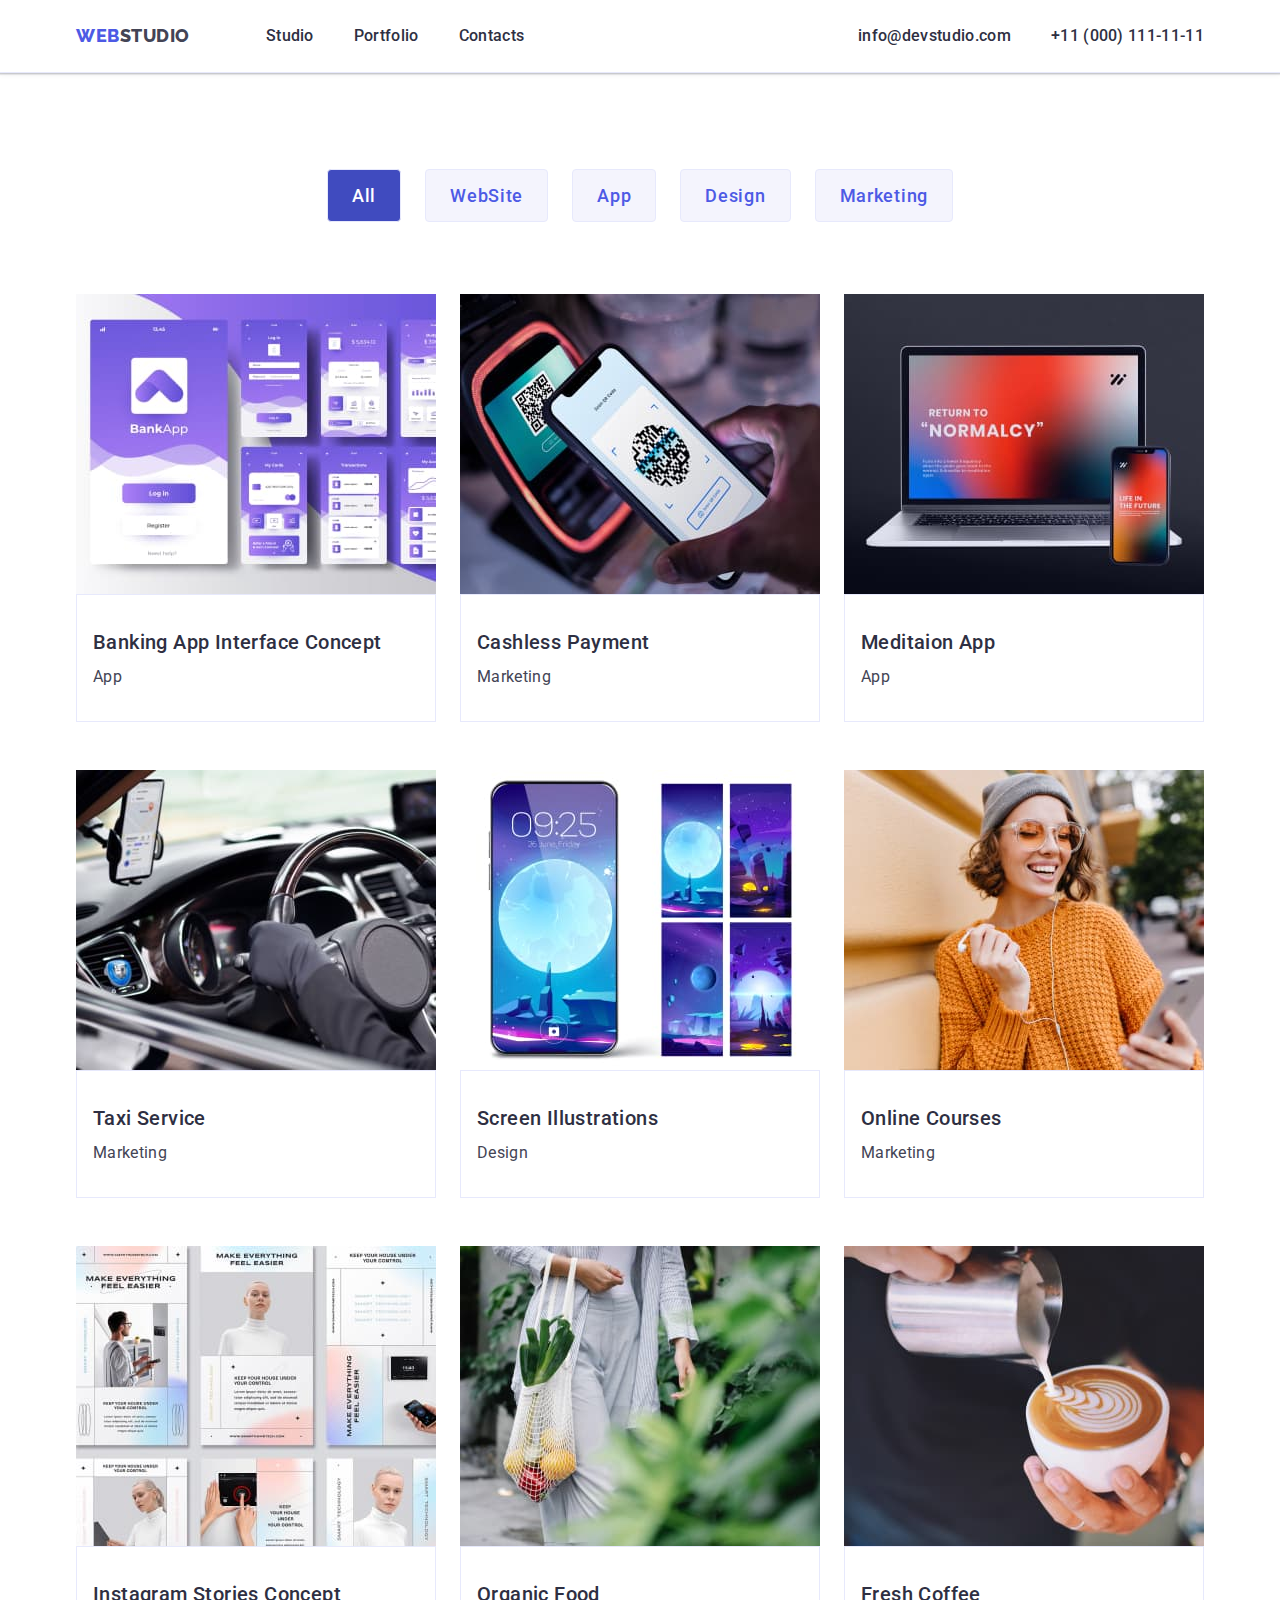
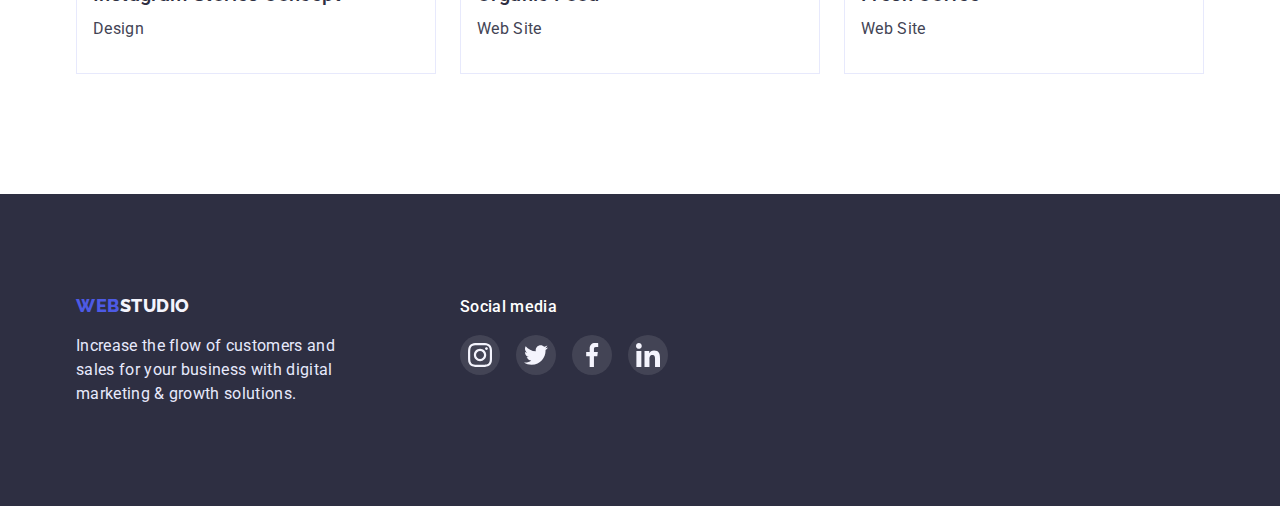
==== commit 14e54019: "4-6" ====
--- a/portfolio.html
+++ b/portfolio.html
@@ -196,41 +196,40 @@
             digital marketing & growth solutions.
           </p>
         </div>
-        <div class="footer-container2">
-          <div class="footer-social">
-            <p class="footer-social-media">Social media</p>
-            <ul class="footer-team-soc-list list">
-              <li class="footer-team-soc-item">
-                <a href="" class="footer-team-soc-link link">
-                  <svg class="footer-team-soc-icon" width="24" height="24">
-                    <use href="./images/sprite.svg#icon-instagram"></use>
-                  </svg>
-                </a>
-              </li>
-
-              <li class="footer-team-soc-item">
-                <a href="" class="footer-team-soc-link link">
-                  <svg class="footer-team-soc-icon" width="24" height="24">
-                    <use href="./images/sprite.svg#icon-twitter"></use>
-                  </svg>
-                </a>
-              </li>
-              <li class="footer-team-soc-item">
-                <a href="" class="footer-team-soc-link link">
-                  <svg class="footer-team-soc-icon" width="24" height="24">
-                    <use href="./images/sprite.svg#icon-facebook"></use>
-                  </svg>
-                </a>
-              </li>
-              <li class="footer-team-soc-item">
-                <a href="" class="footer-team-soc-link link">
-                  <svg class="footer-team-soc-icon" width="24" height="24">
-                    <use href="./images/sprite.svg#icon-linkedin"></use>
-                  </svg>
-                </a>
-              </li>
-            </ul>
-          </div>
+
+        <div class="footer-social">
+          <p class="footer-social-media">Social media</p>
+          <ul class="footer-team-soc-list list">
+            <li class="footer-team-soc-item">
+              <a href="" class="footer-team-soc-link link">
+                <svg class="footer-team-soc-icon" width="24" height="24">
+                  <use href="./images/sprite.svg#icon-instagram"></use>
+                </svg>
+              </a>
+            </li>
+
+            <li class="footer-team-soc-item">
+              <a href="" class="footer-team-soc-link link">
+                <svg class="footer-team-soc-icon" width="24" height="24">
+                  <use href="./images/sprite.svg#icon-twitter"></use>
+                </svg>
+              </a>
+            </li>
+            <li class="footer-team-soc-item">
+              <a href="" class="footer-team-soc-link link">
+                <svg class="footer-team-soc-icon" width="24" height="24">
+                  <use href="./images/sprite.svg#icon-facebook"></use>
+                </svg>
+              </a>
+            </li>
+            <li class="footer-team-soc-item">
+              <a href="" class="footer-team-soc-link link">
+                <svg class="footer-team-soc-icon" width="24" height="24">
+                  <use href="./images/sprite.svg#icon-linkedin"></use>
+                </svg>
+              </a>
+            </li>
+          </ul>
         </div>
       </div>
     </footer>
--- a/styles/styles.css
+++ b/styles/styles.css
@@ -17,7 +17,13 @@
   margin-top: 0;
   margin-bottom: 0;
 }
-
+p.footer-social-media {
+  font-weight: 500;
+  font-size: 16px;
+  line-height: 24px;
+  letter-spacing: 0.02em;
+  color: var(--primary-white-color);
+}
 a {
   text-decoration: none;
 }
@@ -103,9 +109,9 @@
 
 /*------Header-------*/
 .header {
-  padding-left: auto;
-  padding-right: auto;
   border-bottom: 1px solid #e7e9fc;
+  box-shadow: 0px 2px 1px rgba(46, 47, 66, 0.08),
+    0px 1px 1px rgba(46, 47, 66, 0.16), 0px 1px 6px rgba(46, 47, 66, 0.08);
 }
 .header-container {
   padding-top: 24px;
@@ -178,6 +184,7 @@
   background-color: #2e2f42;
   background-position: center;
   background-repeat: no-repeat;
+  background-size: cover;
 }
 .hero-section {
   padding-top: 188px;
@@ -215,14 +222,10 @@
   box-shadow: 0px 3px 1px rgba(0, 0, 0, 0.1), 0px 2px 1px rgba(0, 0, 0, 0.08),
     0px 2px 2px rgba(0, 0, 0, 0.12);
 }
-/*--.hero-button:hover,
-.hero-button:focus {
-  color: #2e2f42;
-}
---*/
+
 .directions {
   padding-top: 120px;
-  padding-bottom: 120px;
+  padding-bottom: 0px;
 }
 
 .directions-list-list {
@@ -231,7 +234,7 @@
 }
 .directions-link {
   width: 100%;
-  height: 100%;
+  height: 112px;
   border-radius: 4px;
   display: flex;
   align-items: center;
@@ -241,8 +244,7 @@
 
 .directions-item {
   flex-basis: calc((100% - 3 * 24px) / 4);
-  width: calc((100% - 24px) / 6);
-  height: 112px;
+
   border-radius: 4px;
 }
 
@@ -404,10 +406,18 @@
   line-height: 1.5em;
   letter-spacing: 0.04em;
   color: var(--primary-white-color);
-  background-color: var(--accent-color);
+  background-color: #404bbf;
   border: 1px solid #e7e9fc;
   border-radius: 4px;
   padding: 12px 24px;
+}
+.portfolio-button-all:focus,
+.portfolio-button-all:hover {
+  color: #ffffff;
+  background: #404bbf;
+  box-shadow: 0px 3px 1px rgba(0, 0, 0, 0.1), 0px 2px 1px rgba(0, 0, 0, 0.08),
+    0px 2px 2px rgba(0, 0, 0, 0.12);
+  border-color: #404bbf;
 }
 .portfolio-button {
   font-weight: 500;
@@ -440,10 +450,10 @@
 .portfolio-button:focus,
 .portfolio-button:hover {
   color: #ffffff;
-  background: var(--hover-button-color);
+  background: #404bbf;
   box-shadow: 0px 3px 1px rgba(0, 0, 0, 0.1), 0px 2px 1px rgba(0, 0, 0, 0.08),
     0px 2px 2px rgba(0, 0, 0, 0.12);
-  border-color: var(--hover-button-color);
+  border-color: #404bbf;
 }
 .team-item-text {
   color: #434455;
@@ -451,11 +461,12 @@
 .portfolio-card-text {
   color: #434455;
 }
+a.portfolio-card-link.link {
+  display: block;
+}
+
+.portfolio-card-link:hover,
 .portfolio-card-link:focus {
-  display: block;
-  box-shadow: 0px 1px 6px rgba(46, 47, 66, 0.08);
-}
-.portfolio-card-link:hover {
   box-shadow: 0px 1px 6px rgba(46, 47, 66, 0.08),
     0px 1px 1px rgba(46, 47, 66, 0.16), 0px 2px 1px rgba(46, 47, 66, 0.08);
 }
@@ -498,25 +509,16 @@
   display: flex;
   align-items: baseline;
 }
-.footer-container2 {
+
+.footer-social {
   margin-left: 120px;
 }
 
-.footer-social {
-  font-weight: 500;
-  font-size: 16px;
-  line-height: 24px;
-  letter-spacing: 0.02em;
-  color: var(--primary-white-color);
-  margin-left: 120px;
-}
-
 .footer-team-soc-list {
   display: flex;
   justify-content: center;
   gap: 16px;
-  margin-top: 8px;
-  width: calc((100%));
+  margin-top: 16px;
 }
 
 .footer-team-soc-link {
